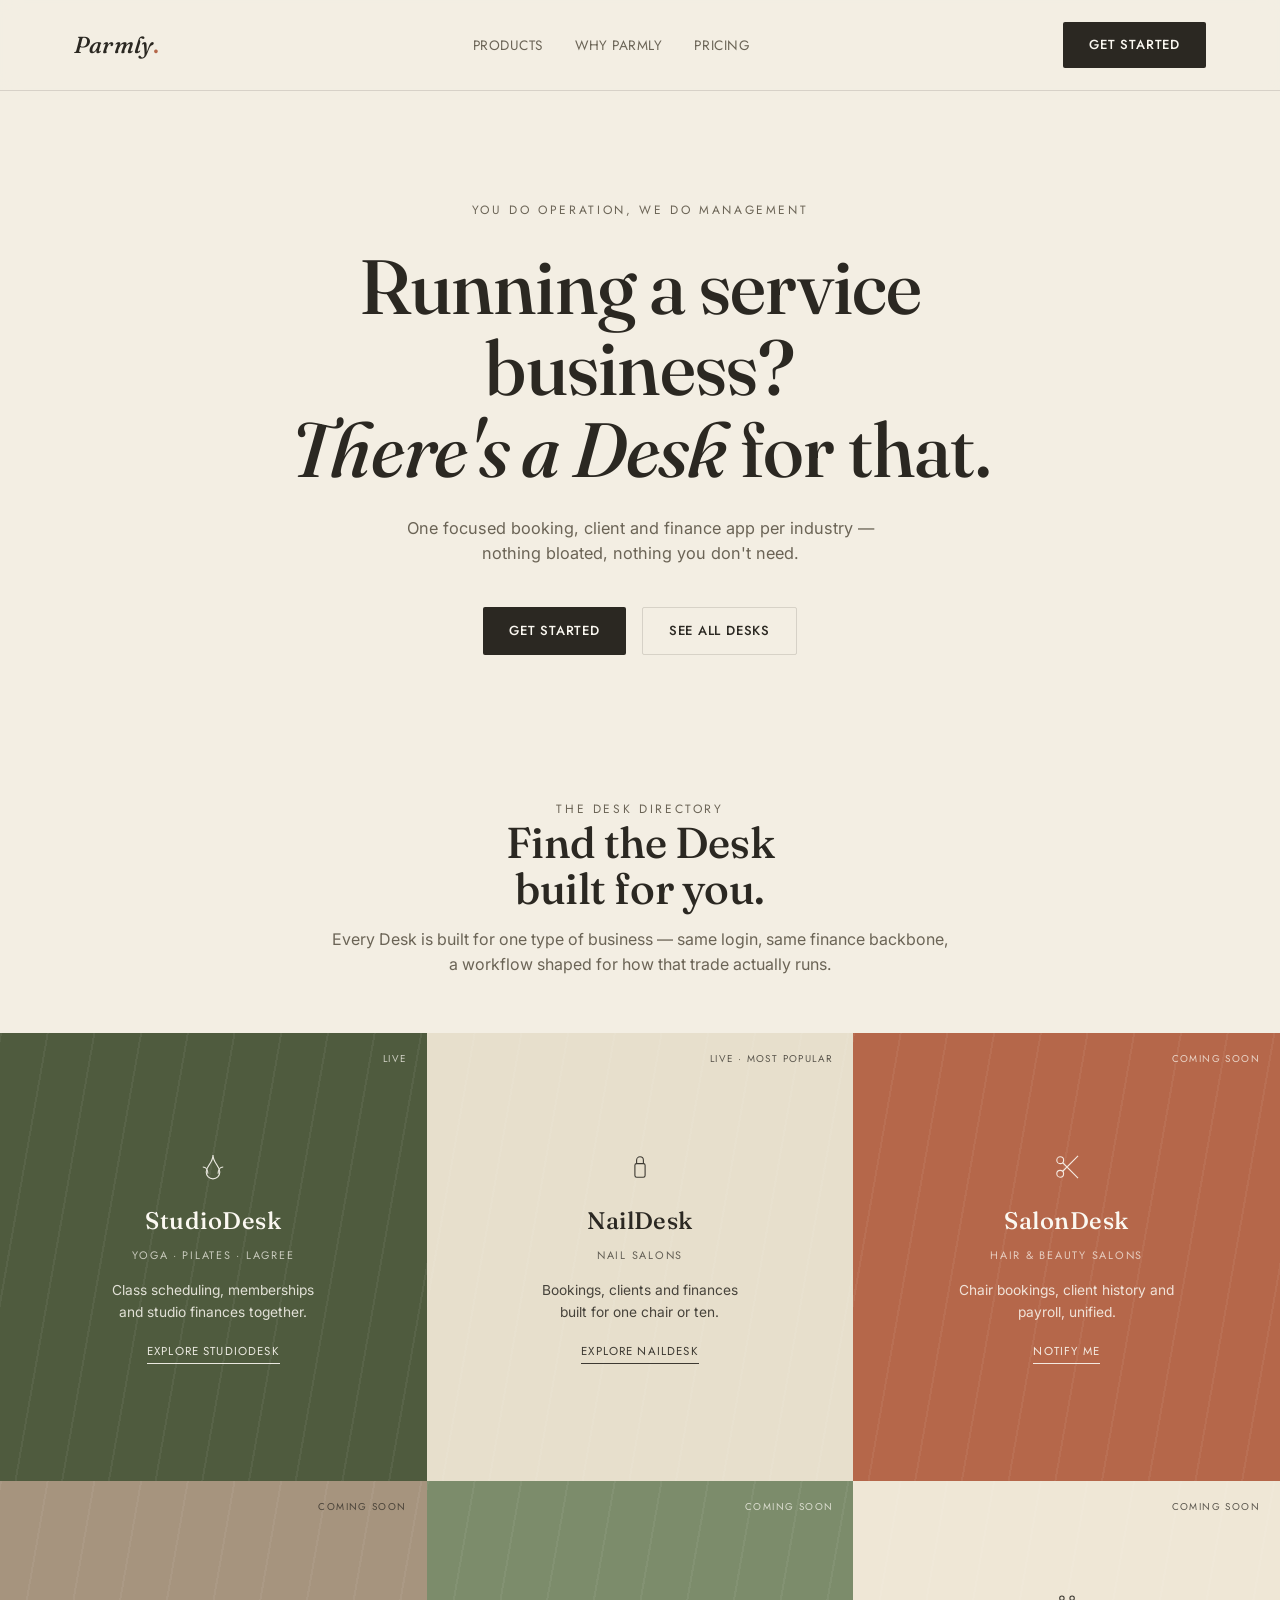
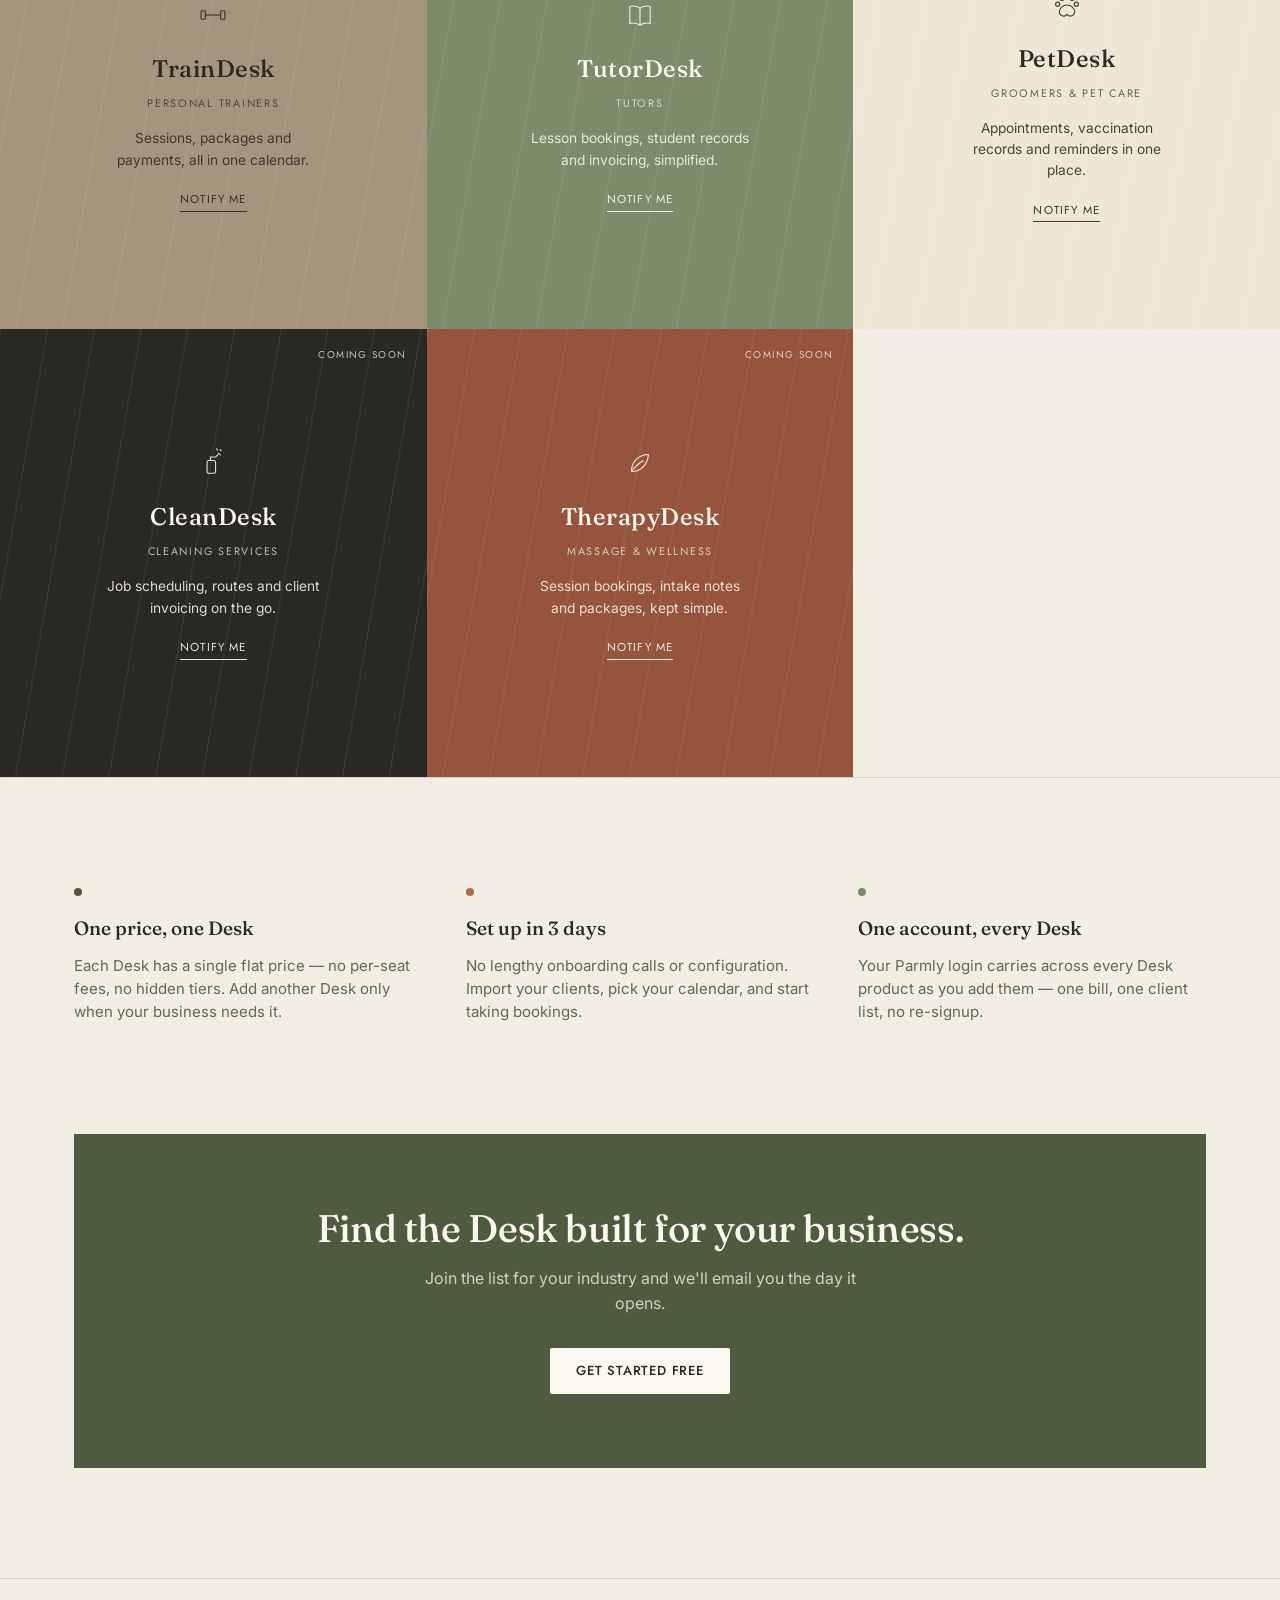
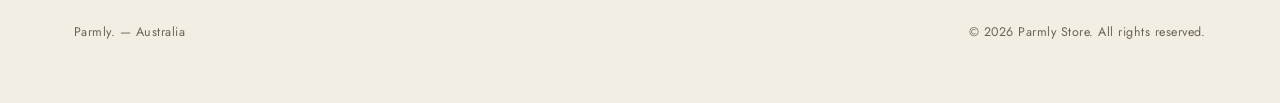
==== cn/index.html @ f5540901 "Rename parmly-redesign-v2_3.html to index.html" ====
<!DOCTYPE html>
<html lang="en">
<head>
<meta charset="UTF-8">
<meta name="viewport" content="width=device-width, initial-scale=1.0">
<title>Parmly — Software built for one industry at a time</title>
<link rel="preconnect" href="https://fonts.googleapis.com">
<link rel="preconnect" href="https://fonts.gstatic.com" crossorigin>
<link href="https://fonts.googleapis.com/css2?family=Fraunces:ital,opsz,wght@0,9..144,400;0,9..144,500;0,9..144,600;1,9..144,500&family=Jost:wght@400;500;600&family=Inter:wght@400;500;600&display=swap" rel="stylesheet">
<style>
  :root{
    --paper: #F3EEE3;
    --paper-raised: #FBF8F1;
    --ink: #2B2822;
    --ink-soft: #6B6456;
    --line: rgba(43,40,34,0.14);

    --moss:      #4F5B3E;
    --cream:     #E7DFCC;
    --terracotta:#B5674A;
    --taupe:     #A6947E;
    --sage:      #7C8C6B;
    --cream2:    #EFE7D6;
    --charcoal:  #2A2823;
    --clay:      #96543D;
  }

  *{box-sizing:border-box; margin:0; padding:0;}
  html{scroll-behavior:smooth;}
  body{
    background:var(--paper);
    color:var(--ink);
    font-family:'Inter', sans-serif;
    -webkit-font-smoothing:antialiased;
    line-height:1.55;
  }
  img,svg{max-width:100%; display:block;}
  a{color:inherit;}

  .eyebrow{
    font-family:'Jost', sans-serif;
    font-size:0.75rem;
    letter-spacing:0.22em;
    text-transform:uppercase;
    color:var(--ink-soft);
  }
  h1,h2{
    font-family:'Fraunces', serif;
    font-weight:500;
    letter-spacing:-0.01em;
    line-height:1.06;
  }
  h1 em, h2 em{font-style:italic; font-weight:500;}

  .wrap{max-width:1180px; margin:0 auto; padding:0 24px;}

  /* ---------- Header ---------- */
  header{
    position:sticky; top:0; z-index:50;
    background:rgba(243,238,227,0.86);
    backdrop-filter:blur(10px);
    border-bottom:1px solid var(--line);
  }
  .nav{
    display:flex; align-items:center; justify-content:space-between;
    padding:22px 24px;
    max-width:1180px; margin:0 auto;
  }
  .logo{
    font-family:'Fraunces', serif;
    font-style:italic;
    font-weight:500;
    font-size:1.45rem;
    letter-spacing:0.01em;
  }
  .logo .dot{color:var(--terracotta); font-style:normal;}
  .nav-links{
    display:flex; gap:32px; align-items:center;
    font-family:'Jost', sans-serif;
    font-size:0.85rem;
    letter-spacing:0.04em;
    text-transform:uppercase;
  }
  .nav-links a{text-decoration:none; color:var(--ink-soft); transition:color .15s;}
  .nav-links a:hover{color:var(--ink);}
  .btn{
    font-family:'Jost', sans-serif;
    font-weight:500;
    font-size:0.82rem;
    letter-spacing:0.06em;
    text-transform:uppercase;
    border:none;
    border-radius:2px;
    padding:13px 26px;
    cursor:pointer;
    text-decoration:none;
    display:inline-flex;
    align-items:center;
    justify-content:center;
    transition:transform .15s ease, background .15s ease, color .15s ease;
  }
  .btn:hover{transform:translateY(-1px);}
  .btn-solid{background:var(--ink); color:var(--paper-raised);}
  .btn-outline{background:transparent; color:var(--ink); border:1px solid var(--line);}

  @media (max-width:720px){ .nav-links{display:none;} }

  /* ---------- Hero ---------- */
  .hero{padding:110px 0 70px; text-align:center;}
  .hero .eyebrow{display:block; margin-bottom:26px;}
  .hero h1{
    font-size:clamp(2.5rem, 6.4vw, 4.8rem);
    max-width:860px;
    margin:0 auto 26px;
  }
  .hero p{
    max-width:500px;
    margin:0 auto 40px;
    color:var(--ink-soft);
    font-size:1.02rem;
  }
  .hero-ctas{display:flex; gap:16px; justify-content:center; flex-wrap:wrap;}

  /* ---------- Directory: flush mosaic ---------- */
  .directory{padding:70px 0 0;}
  .section-head{max-width:620px; margin:0 auto 56px; text-align:center;}
  .section-head .eyebrow{margin-bottom:16px;}
  .section-head h2{font-size:clamp(1.9rem, 3.8vw, 2.7rem); margin-bottom:16px;}
  .section-head p{color:var(--ink-soft); font-size:1rem;}

  .mosaic{
    display:grid;
    grid-template-columns:repeat(3, 1fr);
  }
  @media (max-width:860px){ .mosaic{grid-template-columns:repeat(2,1fr);} }
  @media (max-width:520px){ .mosaic{grid-template-columns:1fr;} }

  .tile{
    position:relative;
    aspect-ratio:1 / 1.05;
    display:flex;
    flex-direction:column;
    align-items:center;
    justify-content:center;
    text-align:center;
    padding:30px 22px;
    overflow:hidden;
    opacity:0;
    transform:translateY(16px);
    transition:opacity .6s ease, transform .6s ease;
  }
  .tile.show{opacity:1; transform:translateY(0);}

  /* soft dappled light overlay */
  .tile::before{
    content:"";
    position:absolute; inset:0;
    background:repeating-linear-gradient(
      100deg,
      rgba(255,255,255,0.05) 0px,
      rgba(255,255,255,0.05) 2px,
      transparent 2px,
      transparent 46px
    );
    pointer-events:none;
  }

  .tile .status{
    position:absolute;
    top:18px; right:20px;
    font-family:'Jost', sans-serif;
    font-size:0.62rem;
    letter-spacing:0.14em;
    text-transform:uppercase;
    opacity:0.75;
  }

  .tile .icon{
    width:34px; height:34px;
    margin-bottom:18px;
    opacity:0.9;
  }
  .tile .name{
    font-family:'Fraunces', serif;
    font-weight:500;
    font-size:1.5rem;
    letter-spacing:0.02em;
    margin-bottom:8px;
  }
  .tile .vertical{
    font-family:'Jost', sans-serif;
    font-size:0.68rem;
    letter-spacing:0.16em;
    text-transform:uppercase;
    opacity:0.7;
    margin-bottom:16px;
  }
  .tile .copy{
    font-size:0.86rem;
    max-width:220px;
    opacity:0.85;
    margin-bottom:20px;
  }
  .tile .tile-cta{
    font-family:'Jost', sans-serif;
    font-size:0.72rem;
    letter-spacing:0.1em;
    text-transform:uppercase;
    text-decoration:none;
    border-bottom:1px solid currentColor;
    padding-bottom:2px;
    opacity:0.9;
    transition:opacity .15s ease;
  }
  .tile .tile-cta:hover{opacity:1;}

  .tile.on-light{background:var(--cream); color:var(--ink);}
  .tile.on-light2{background:var(--cream2); color:var(--ink);}
  .tile.on-dark{background:var(--moss); color:var(--paper-raised);}
  .tile.on-terra{background:var(--terracotta); color:var(--paper-raised);}
  .tile.on-taupe{background:var(--taupe); color:var(--ink);}
  .tile.on-sage{background:var(--sage); color:var(--paper-raised);}
  .tile.on-charcoal{background:var(--charcoal); color:var(--paper-raised);}
  .tile.on-clay{background:var(--clay); color:var(--paper-raised);}

  /* ---------- Features ---------- */
  .features{padding:110px 0; border-top:1px solid var(--line); margin-top:0;}
  .feat-grid{display:grid; grid-template-columns:repeat(3,1fr); gap:44px;}
  @media (max-width:820px){ .feat-grid{grid-template-columns:1fr;} }
  .feat-dot{width:8px; height:8px; border-radius:50%; margin-bottom:18px;}
  .feat h3{font-family:'Fraunces', serif; font-weight:500; font-size:1.2rem; margin-bottom:10px;}
  .feat p{color:var(--ink-soft); font-size:0.94rem;}

  /* ---------- CTA band ---------- */
  .cta-band{
    background:var(--moss);
    color:var(--paper-raised);
    margin:0 24px 110px;
    padding:74px 40px;
    text-align:center;
    max-width:1132px;
    margin-left:auto; margin-right:auto;
  }
  .cta-band h2{color:var(--paper-raised); font-size:clamp(1.8rem,3.6vw,2.4rem); margin-bottom:18px;}
  .cta-band p{color:rgba(251,248,241,0.75); max-width:460px; margin:0 auto 32px;}
  .cta-band .btn-solid{background:var(--paper-raised); color:var(--ink);}

  footer{border-top:1px solid var(--line); padding:44px 0 60px;}
  .foot-row{
    display:flex; justify-content:space-between; align-items:center;
    flex-wrap:wrap; gap:14px;
    font-family:'Jost', sans-serif;
    font-size:0.78rem;
    letter-spacing:0.04em;
    color:var(--ink-soft);
  }
</style>
</head>
<body>

<header>
  <div class="nav">
    <div class="logo">Parmly<span class="dot">.</span></div>
    <div class="nav-links">
      <a href="#directory">Products</a>
      <a href="#features">Why Parmly</a>
      <a href="#">Pricing</a>
    </div>
    <a href="https://buy.stripe.com/cNi3cv3pO9W9261b0E6c001" class="btn btn-solid">Get started</a>
  </div>
</header>

<section class="hero">
  <div class="wrap">
    <span class="eyebrow">You do operation, we do management</span>
    <h1>Running a service business?<br><em>There's a Desk</em> for that.</h1>
    <p>One focused booking, client and finance app per industry — nothing bloated, nothing you don't need.</p>
    <div class="hero-ctas">
      <a href="https://buy.stripe.com/cNi3cv3pO9W9261b0E6c001" class="btn btn-solid">Get started</a>
      <a href="#directory" class="btn btn-outline">See all Desks</a>
    </div>
  </div>
</section>

<section class="directory" id="directory">
  <div class="wrap">
    <div class="section-head">
      <span class="eyebrow">The desk directory</span>
      <h2>Find the Desk<br>built for you.</h2>
      <p>Every Desk is built for one type of business — same login, same finance backbone, a workflow shaped for how that trade actually runs.</p>
    </div>
  </div>

  <div class="mosaic" id="mosaic"></div>
</section>

<section class="features" id="features">
  <div class="wrap">
    <div class="feat-grid">
      <div class="feat">
        <div class="feat-dot" style="background:var(--moss)"></div>
        <h3>One price, one Desk</h3>
        <p>Each Desk has a single flat price — no per-seat fees, no hidden tiers. Add another Desk only when your business needs it.</p>
      </div>
      <div class="feat">
        <div class="feat-dot" style="background:var(--terracotta)"></div>
        <h3>Set up in 3 days</h3>
        <p>No lengthy onboarding calls or configuration. Import your clients, pick your calendar, and start taking bookings.</p>
      </div>
      <div class="feat">
        <div class="feat-dot" style="background:var(--sage)"></div>
        <h3>One account, every Desk</h3>
        <p>Your Parmly login carries across every Desk product as you add them — one bill, one client list, no re-signup.</p>
      </div>
    </div>
  </div>
</section>

<div class="cta-band">
  <h2>Find the Desk built for your business.</h2>
  <p>Join the list for your industry and we'll email you the day it opens.</p>
  <a href="https://buy.stripe.com/cNi3cv3pO9W9261b0E6c001" class="btn btn-solid">Get started free</a>
</div>

<footer>
  <div class="wrap foot-row">
    <div>Parmly. — Australia</div>
    <div>© 2026 Parmly Store. All rights reserved.</div>
  </div>
</footer>

<script>
  // minimal thin-line icons, single stroke, matching the editorial reference style
  const icons = {
    lotus: `<svg viewBox="0 0 40 40" fill="none" stroke="currentColor" stroke-width="1.3"><path d="M20 6c0 10-8 12-8 20a8 8 0 0016 0c0-8-8-10-8-20z"/><path d="M8 20c4 0 6 4 6 8M32 20c-4 0-6 4-6 8"/></svg>`,
    polish: `<svg viewBox="0 0 40 40" fill="none" stroke="currentColor" stroke-width="1.3"><rect x="14" y="16" width="12" height="16" rx="2"/><path d="M16 16v-4a4 4 0 014-4h0a4 4 0 014 4v4"/></svg>`,
    scissors: `<svg viewBox="0 0 40 40" fill="none" stroke="currentColor" stroke-width="1.3"><circle cx="12" cy="12" r="4"/><circle cx="12" cy="28" r="4"/><path d="M15 15l18 18M15 25l18-18"/></svg>`,
    dumbbell: `<svg viewBox="0 0 40 40" fill="none" stroke="currentColor" stroke-width="1.3"><rect x="6" y="15" width="5" height="10" rx="1"/><rect x="29" y="15" width="5" height="10" rx="1"/><path d="M11 20h18"/></svg>`,
    book: `<svg viewBox="0 0 40 40" fill="none" stroke="currentColor" stroke-width="1.3"><path d="M20 12c-3-2-8-3-12-2v20c4-1 9 0 12 2 3-2 8-3 12-2V10c-4-1-9 0-12 2z"/><path d="M20 12v20"/></svg>`,
    paw: `<svg viewBox="0 0 40 40" fill="none" stroke="currentColor" stroke-width="1.3"><circle cx="14" cy="12" r="2.6"/><circle cx="26" cy="12" r="2.6"/><circle cx="9" cy="19" r="2.4"/><circle cx="31" cy="19" r="2.4"/><path d="M20 20c-5 0-9 4-9 8a5 5 0 009 3 5 5 0 009-3c0-4-4-8-9-8z"/></svg>`,
    spray: `<svg viewBox="0 0 40 40" fill="none" stroke="currentColor" stroke-width="1.3"><rect x="13" y="17" width="10" height="15" rx="2"/><path d="M17 17v-4h6l3-3M26 8l3 3M28 4l2 2M24 3l1.5 2.5"/></svg>`,
    leaf: `<svg viewBox="0 0 40 40" fill="none" stroke="currentColor" stroke-width="1.3"><path d="M10 30c0-12 9-20 20-20-1 12-9 20-20 20z"/><path d="M10 30c4-6 9-10 14-13"/></svg>`,
  };

  const desks = [
    {name:"StudioDesk", vertical:"Yoga · Pilates · Lagree", copy:"Class scheduling, memberships and studio finances together.", cls:"on-dark", icon:"lotus", status:"Live", cta:"Explore StudioDesk", link:"https://buy.stripe.com/00wcN5bWkecp3a5c4I6c000"},
    {name:"NailDesk", vertical:"Nail salons", copy:"Bookings, clients and finances built for one chair or ten.", cls:"on-light", icon:"polish", status:"Live · Most popular", cta:"Explore NailDesk", link:"https://buy.stripe.com/aFa5kD6C0gkxbGB5Gk6c002"},
    {name:"SalonDesk", vertical:"Hair & beauty salons", copy:"Chair bookings, client history and payroll, unified.", cls:"on-terra", icon:"scissors", status:"Coming soon", cta:"Notify me"},
    {name:"TrainDesk", vertical:"Personal trainers", copy:"Sessions, packages and payments, all in one calendar.", cls:"on-taupe", icon:"dumbbell", status:"Coming soon", cta:"Notify me"},
    {name:"TutorDesk", vertical:"Tutors", copy:"Lesson bookings, student records and invoicing, simplified.", cls:"on-sage", icon:"book", status:"Coming soon", cta:"Notify me"},
    {name:"PetDesk", vertical:"Groomers & pet care", copy:"Appointments, vaccination records and reminders in one place.", cls:"on-light2", icon:"paw", status:"Coming soon", cta:"Notify me"},
    {name:"CleanDesk", vertical:"Cleaning services", copy:"Job scheduling, routes and client invoicing on the go.", cls:"on-charcoal", icon:"spray", status:"Coming soon", cta:"Notify me"},
    {name:"TherapyDesk", vertical:"Massage & wellness", copy:"Session bookings, intake notes and packages, kept simple.", cls:"on-clay", icon:"leaf", status:"Coming soon", cta:"Notify me"},
  ];

  const mosaic = document.getElementById('mosaic');
  desks.forEach(d => {
    const tile = document.createElement('div');
    tile.className = `tile ${d.cls}`;
    tile.innerHTML = `
      <span class="status">${d.status}</span>
      <div class="icon">${icons[d.icon]}</div>
      <div class="name">${d.name}</div>
      <div class="vertical">${d.vertical}</div>
      <p class="copy">${d.copy}</p>
      <a href="${d.link || '#'}" class="tile-cta">${d.cta}</a>
    `;
    mosaic.appendChild(tile);
  });

  const tiles = document.querySelectorAll('.tile');
  const io = new IntersectionObserver((entries)=>{
    entries.forEach((e,i)=>{
      if(e.isIntersecting){
        setTimeout(()=>e.target.classList.add('show'), i*70);
        io.unobserve(e.target);
      }
    });
  }, {threshold:0.15});
  tiles.forEach(t=>io.observe(t));
</script>

</body>
</html>
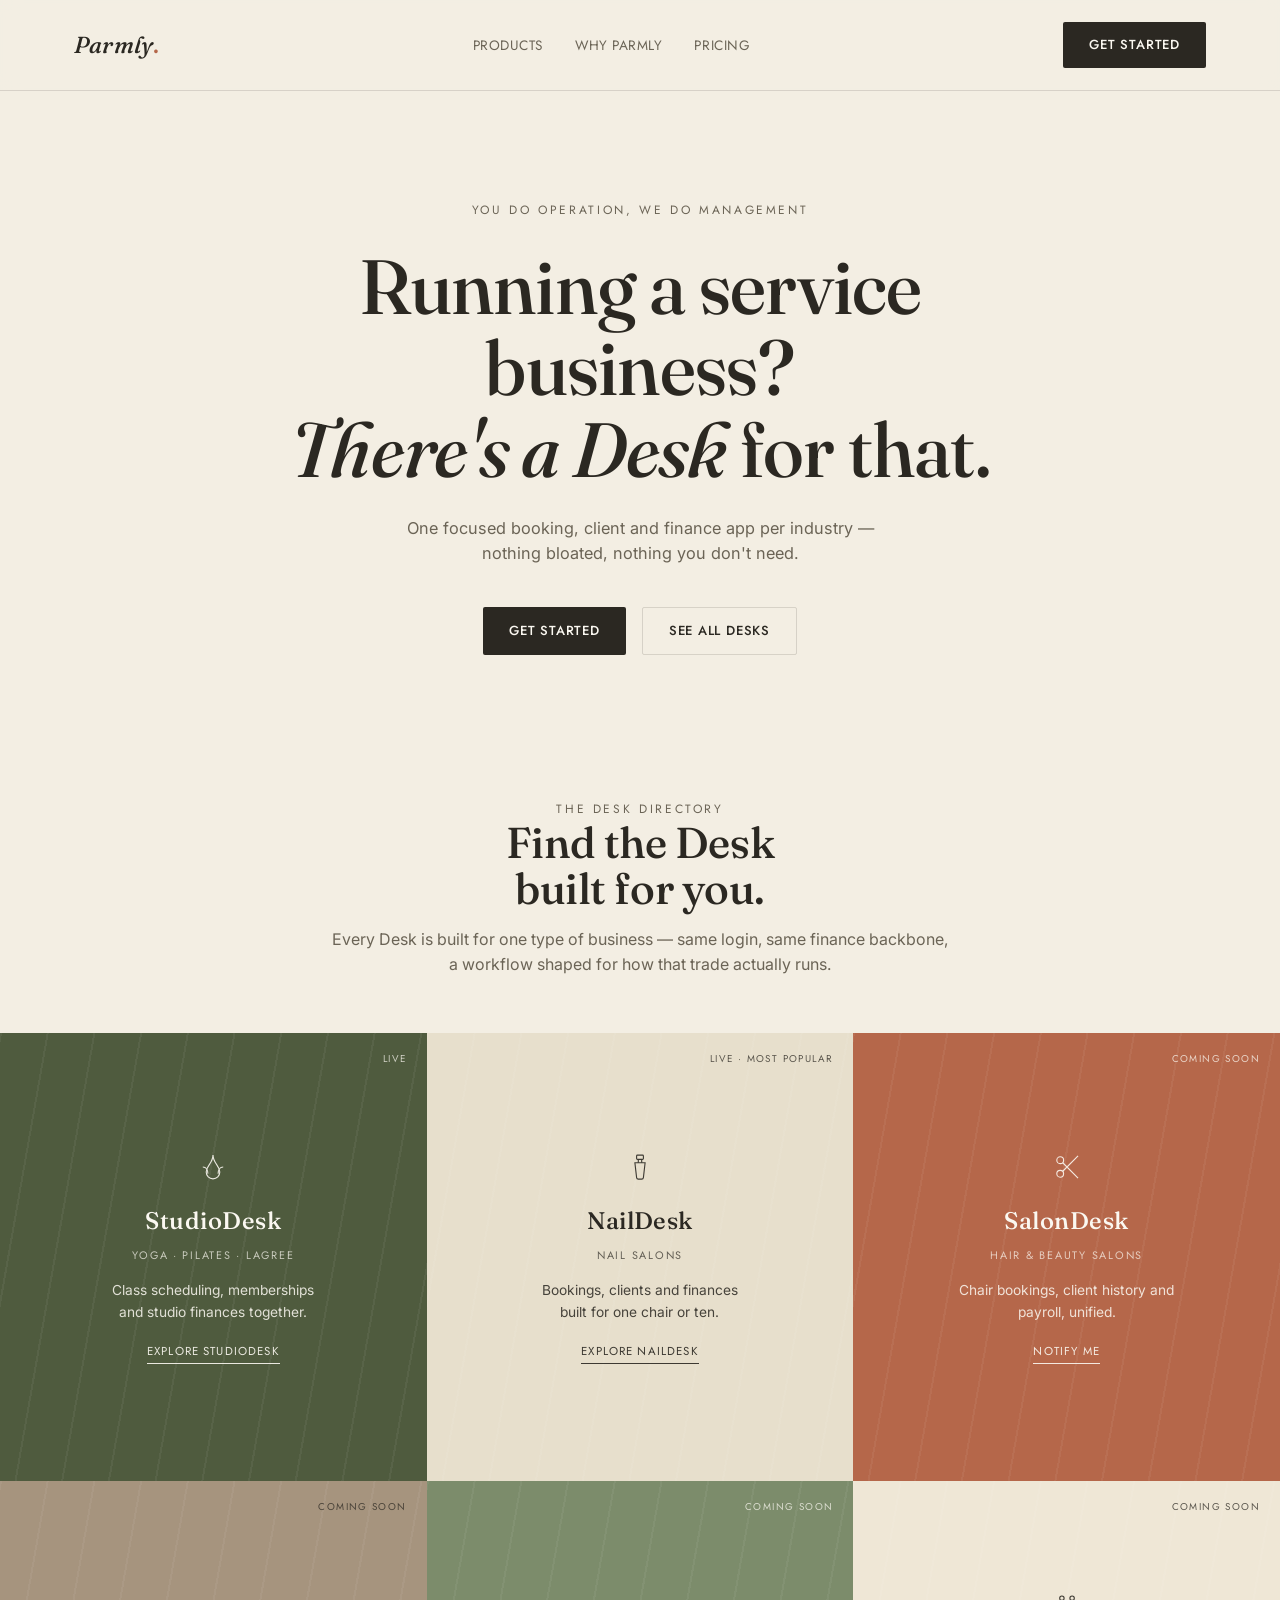
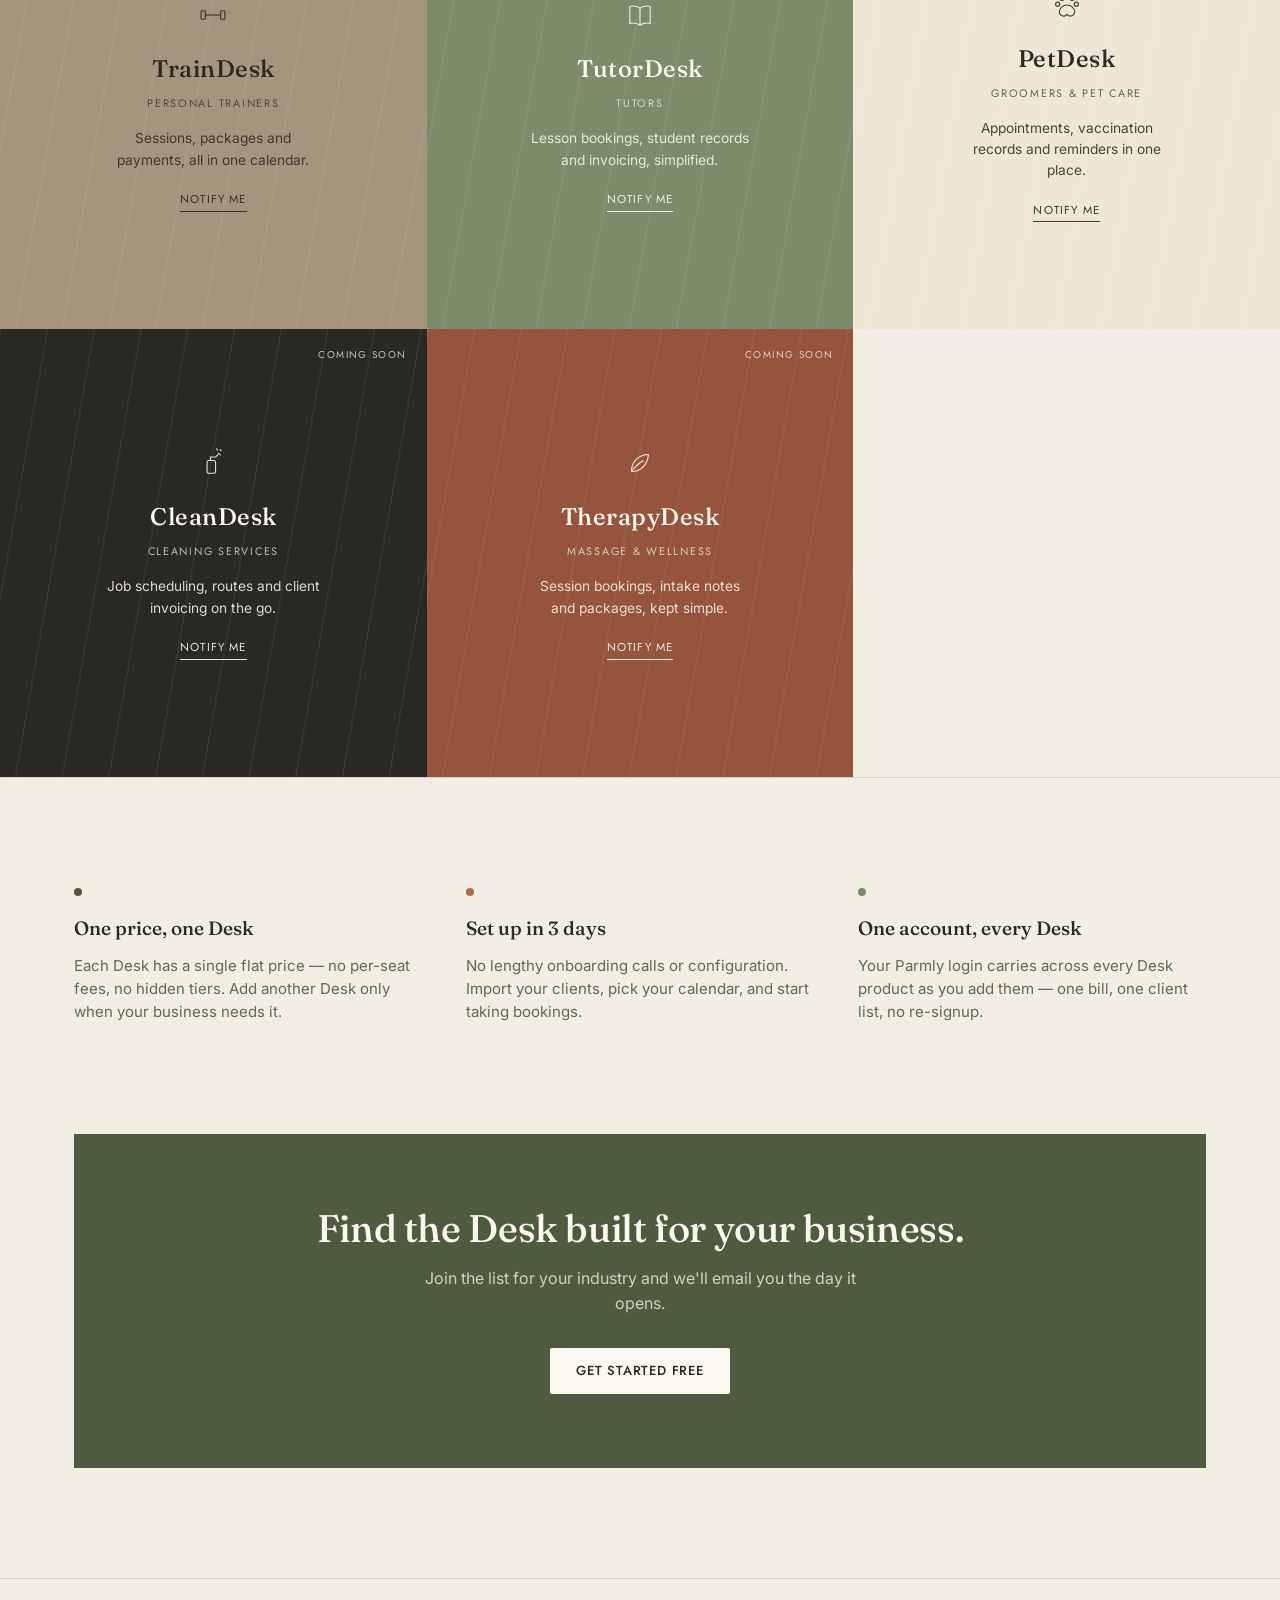
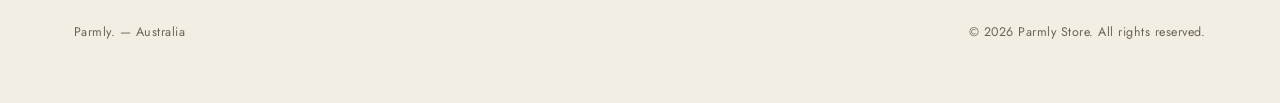
==== commit 55ced7db: "Add files via upload" ====
--- a/cn/index.html
+++ b/cn/index.html
@@ -333,7 +333,7 @@
   // minimal thin-line icons, single stroke, matching the editorial reference style
   const icons = {
     lotus: `<svg viewBox="0 0 40 40" fill="none" stroke="currentColor" stroke-width="1.3"><path d="M20 6c0 10-8 12-8 20a8 8 0 0016 0c0-8-8-10-8-20z"/><path d="M8 20c4 0 6 4 6 8M32 20c-4 0-6 4-6 8"/></svg>`,
-    polish: `<svg viewBox="0 0 40 40" fill="none" stroke="currentColor" stroke-width="1.3"><rect x="14" y="16" width="12" height="16" rx="2"/><path d="M16 16v-4a4 4 0 014-4h0a4 4 0 014 4v4"/></svg>`,
+    polish: `<svg viewBox="0 0 40 40" fill="none" stroke="currentColor" stroke-width="1.3"><rect x="16" y="6" width="8" height="5" rx="1"/><path d="M18 11v4M22 11v4"/><path d="M14 15h12l-2 17.5a2 2 0 01-2 1.8h-4a2 2 0 01-2-1.8L14 15z"/></svg>`,
     scissors: `<svg viewBox="0 0 40 40" fill="none" stroke="currentColor" stroke-width="1.3"><circle cx="12" cy="12" r="4"/><circle cx="12" cy="28" r="4"/><path d="M15 15l18 18M15 25l18-18"/></svg>`,
     dumbbell: `<svg viewBox="0 0 40 40" fill="none" stroke="currentColor" stroke-width="1.3"><rect x="6" y="15" width="5" height="10" rx="1"/><rect x="29" y="15" width="5" height="10" rx="1"/><path d="M11 20h18"/></svg>`,
     book: `<svg viewBox="0 0 40 40" fill="none" stroke="currentColor" stroke-width="1.3"><path d="M20 12c-3-2-8-3-12-2v20c4-1 9 0 12 2 3-2 8-3 12-2V10c-4-1-9 0-12 2z"/><path d="M20 12v20"/></svg>`,
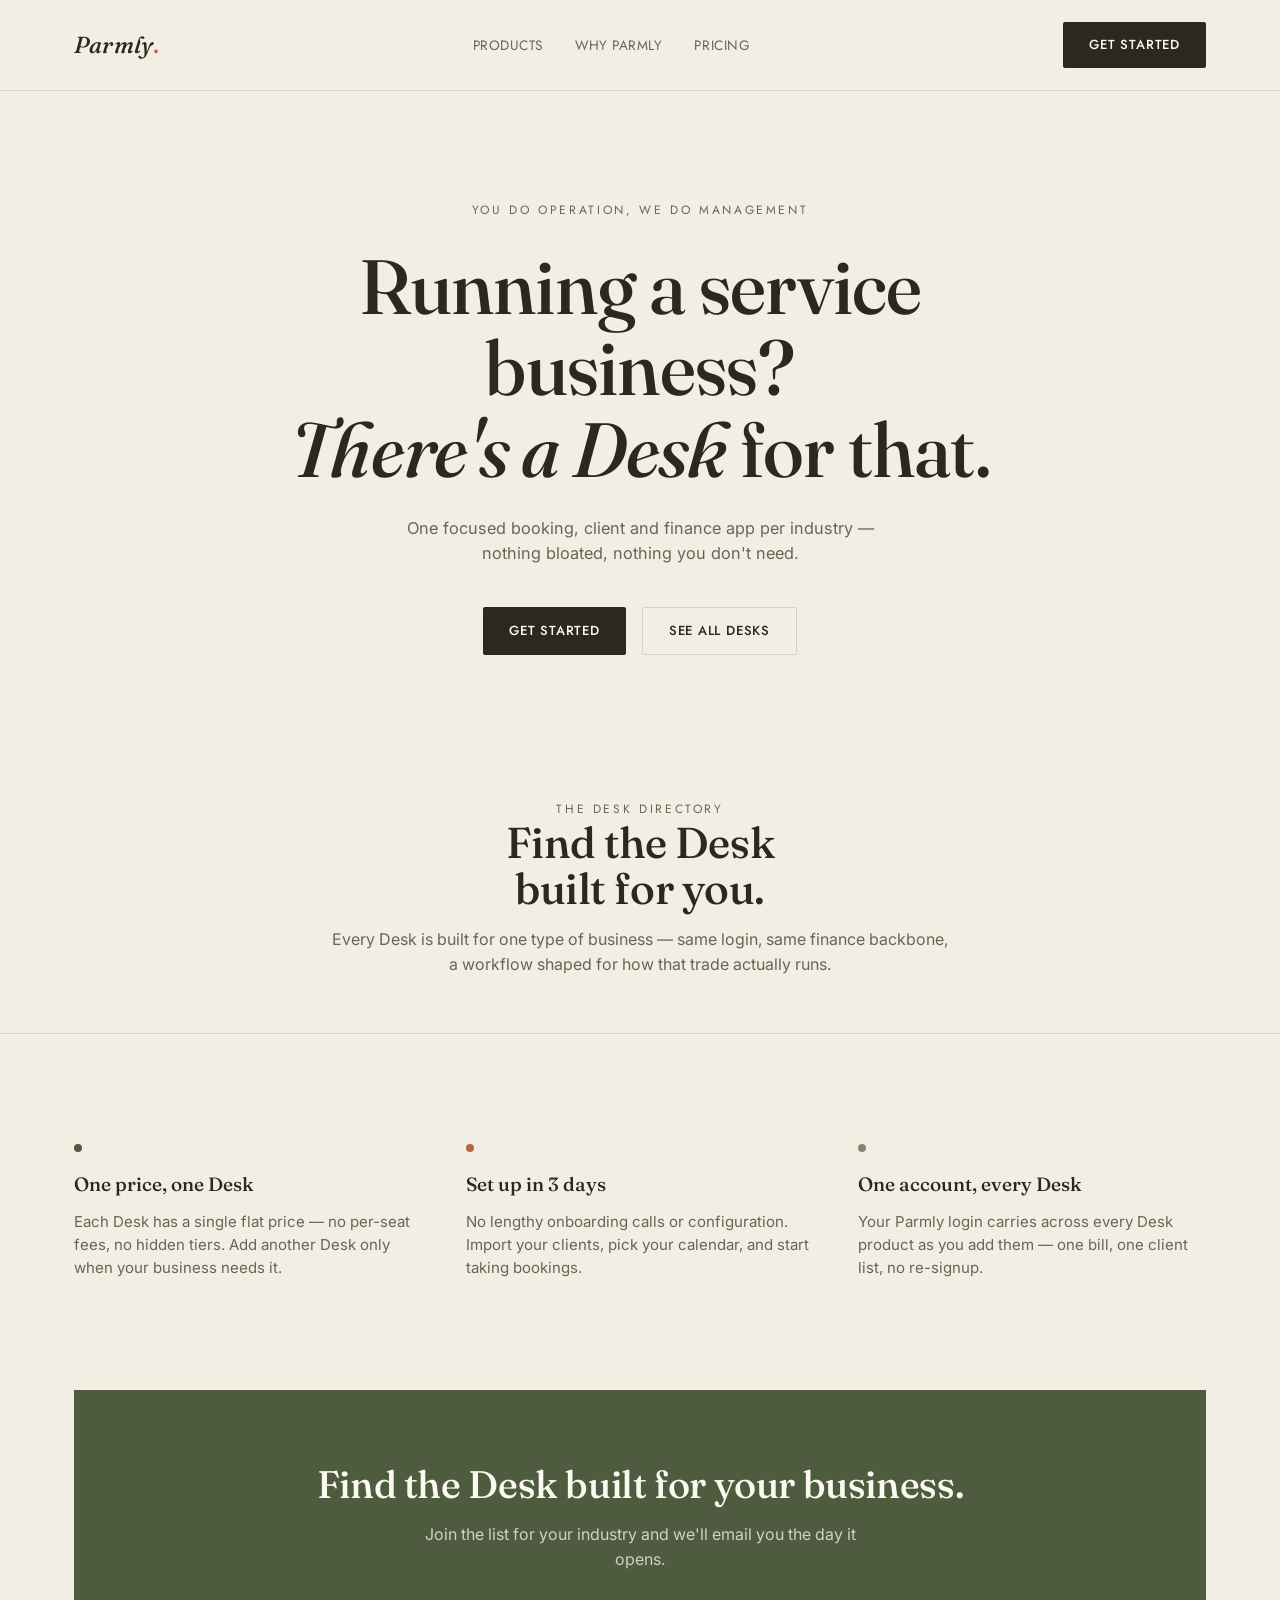
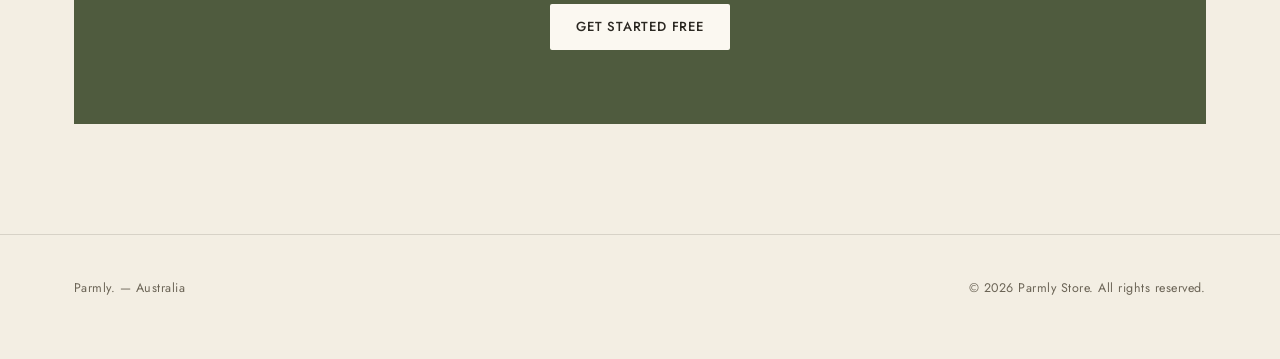
==== commit a8397ea2: "Add files via upload" ====
--- a/cn/index.html
+++ b/cn/index.html
@@ -339,18 +339,19 @@
     book: `<svg viewBox="0 0 40 40" fill="none" stroke="currentColor" stroke-width="1.3"><path d="M20 12c-3-2-8-3-12-2v20c4-1 9 0 12 2 3-2 8-3 12-2V10c-4-1-9 0-12 2z"/><path d="M20 12v20"/></svg>`,
     paw: `<svg viewBox="0 0 40 40" fill="none" stroke="currentColor" stroke-width="1.3"><circle cx="14" cy="12" r="2.6"/><circle cx="26" cy="12" r="2.6"/><circle cx="9" cy="19" r="2.4"/><circle cx="31" cy="19" r="2.4"/><path d="M20 20c-5 0-9 4-9 8a5 5 0 009 3 5 5 0 009-3c0-4-4-8-9-8z"/></svg>`,
     spray: `<svg viewBox="0 0 40 40" fill="none" stroke="currentColor" stroke-width="1.3"><rect x="13" y="17" width="10" height="15" rx="2"/><path d="M17 17v-4h6l3-3M26 8l3 3M28 4l2 2M24 3l1.5 2.5"/></svg>`,
-    leaf: `<svg viewBox="0 0 40 40" fill="none" stroke="currentColor" stroke-width="1.3"><path d="M10 30c0-12 9-20 20-20-1 12-9 20-20 20z"/><path d="M10 30c4-6 9-10 14-13"/></svg>`,
+    leaf: `<svg viewBox="0 0 40 40" fill="none" stroke="currentColor" stroke-width="1.3"><path d="M10 30c0-12 9-20 20-20-1 12-9 20-20 20z"/><path d="M10 30c4-6 9-10 14-13"/></svg>camera: `<svg viewBox="0 0 40 40" fill="none" stroke="currentColor" stroke-width="1.3"><rect x="6" y="12" width="28" height="20" rx="3"/><path d="M14 12l3-5h6l3 5"/><circle cx="20" cy="22" r="6"/></svg>`,
   };
 
   const desks = [
-    {name:"StudioDesk", vertical:"Yoga · Pilates · Lagree", copy:"Class scheduling, memberships and studio finances together.", cls:"on-dark", icon:"lotus", status:"Live", cta:"Explore StudioDesk", link:"https://buy.stripe.com/00wcN5bWkecp3a5c4I6c000"},
-    {name:"NailDesk", vertical:"Nail salons", copy:"Bookings, clients and finances built for one chair or ten.", cls:"on-light", icon:"polish", status:"Live · Most popular", cta:"Explore NailDesk", link:"https://buy.stripe.com/aFa5kD6C0gkxbGB5Gk6c002"},
-    {name:"SalonDesk", vertical:"Hair & beauty salons", copy:"Chair bookings, client history and payroll, unified.", cls:"on-terra", icon:"scissors", status:"Coming soon", cta:"Notify me"},
+    {name:"StudioDesk", vertical:"Yoga · Pilates · Lagree", copy:"Class scheduling, memberships and studio finances together.", cls:"on-dark", icon:"lotus", status:"Live", cta:"Explore StudioDesk", link:"https://studiodesk.store/cn"},
+    {name:"NailDesk", vertical:"Nail salons", copy:"Bookings, clients and finances built for one chair or ten.", cls:"on-light", icon:"polish", status:"Live · Most popular", cta:"Explore NailDesk", link:"https://naildesk.shop/cn"},
+    {name:"BeautyDesk", vertical:"Hair & beauty salons", copy:"Chair bookings, client history and payroll, unified.", cls:"on-terra", icon:"scissors", status:"Coming soon", cta:"Notify me"},
     {name:"TrainDesk", vertical:"Personal trainers", copy:"Sessions, packages and payments, all in one calendar.", cls:"on-taupe", icon:"dumbbell", status:"Coming soon", cta:"Notify me"},
     {name:"TutorDesk", vertical:"Tutors", copy:"Lesson bookings, student records and invoicing, simplified.", cls:"on-sage", icon:"book", status:"Coming soon", cta:"Notify me"},
     {name:"PetDesk", vertical:"Groomers & pet care", copy:"Appointments, vaccination records and reminders in one place.", cls:"on-light2", icon:"paw", status:"Coming soon", cta:"Notify me"},
     {name:"CleanDesk", vertical:"Cleaning services", copy:"Job scheduling, routes and client invoicing on the go.", cls:"on-charcoal", icon:"spray", status:"Coming soon", cta:"Notify me"},
     {name:"TherapyDesk", vertical:"Massage & wellness", copy:"Session bookings, intake notes and packages, kept simple.", cls:"on-clay", icon:"leaf", status:"Coming soon", cta:"Notify me"},
+    {name:"PhotoDesk", vertical:"Photographers", copy:"Bookings, galleries and client proofing, all in one place.", cls:"on-sage", icon:"camera", status:"Coming soon", cta:"Notify me"},
   ];
 
   const mosaic = document.getElementById('mosaic');
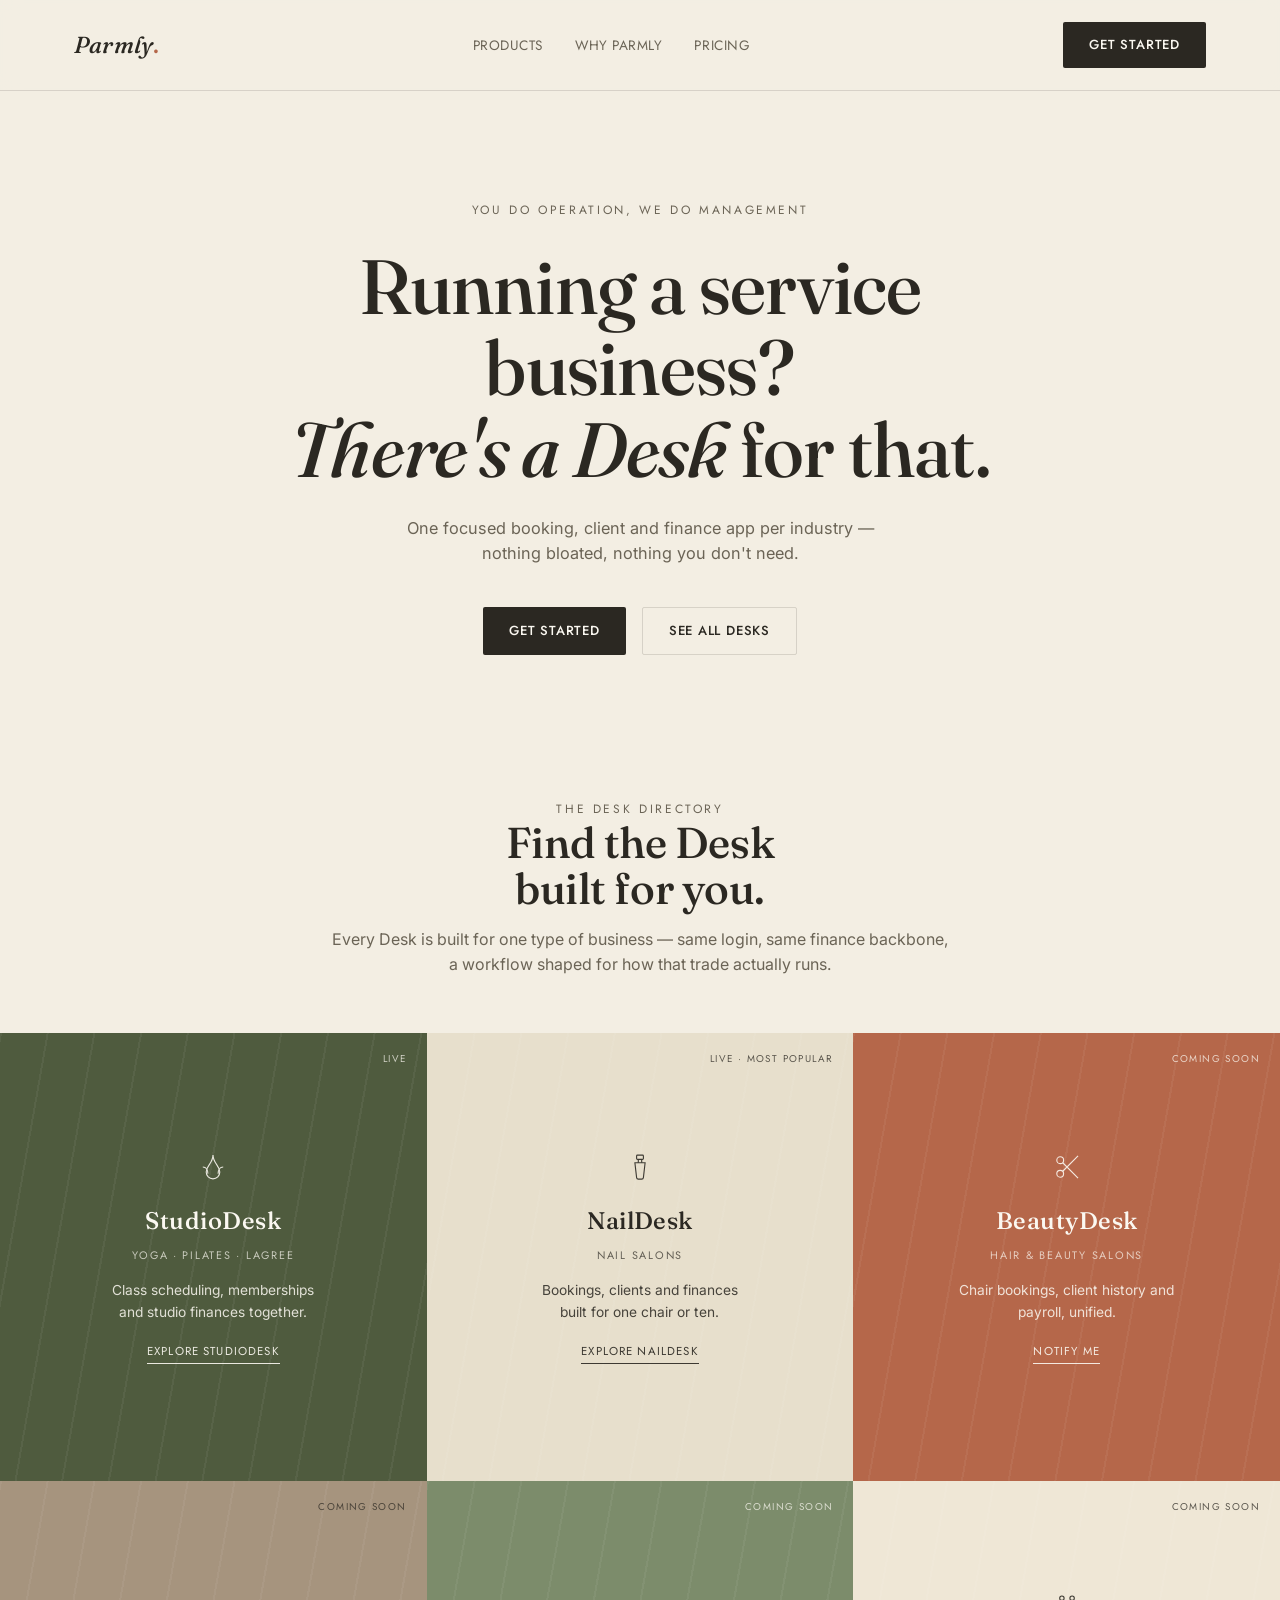
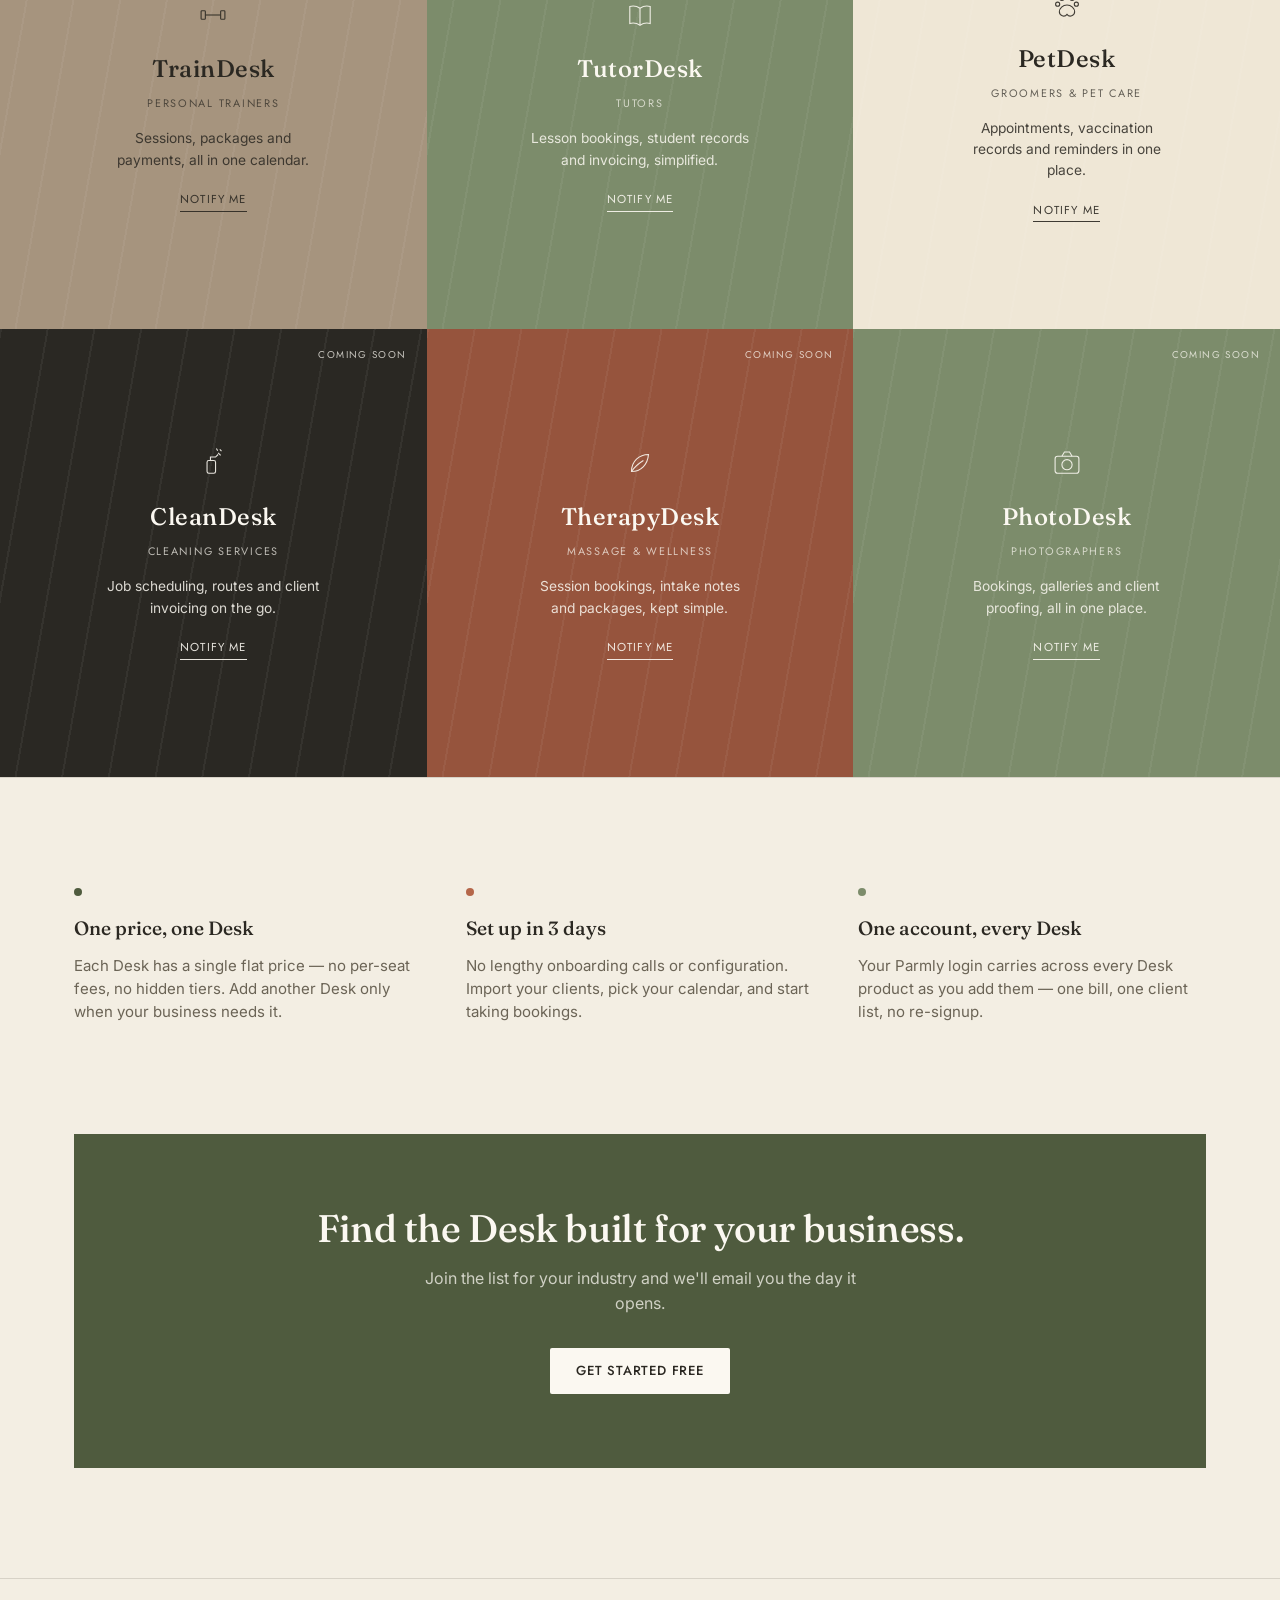
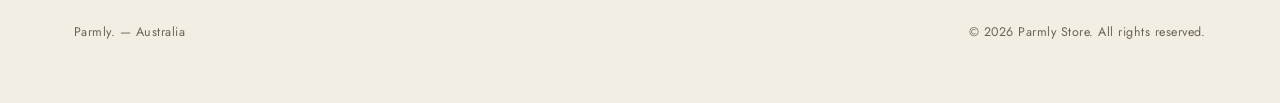
==== commit 1700ec5c: "Update index.html" ====
--- a/cn/index.html
+++ b/cn/index.html
@@ -339,7 +339,8 @@
     book: `<svg viewBox="0 0 40 40" fill="none" stroke="currentColor" stroke-width="1.3"><path d="M20 12c-3-2-8-3-12-2v20c4-1 9 0 12 2 3-2 8-3 12-2V10c-4-1-9 0-12 2z"/><path d="M20 12v20"/></svg>`,
     paw: `<svg viewBox="0 0 40 40" fill="none" stroke="currentColor" stroke-width="1.3"><circle cx="14" cy="12" r="2.6"/><circle cx="26" cy="12" r="2.6"/><circle cx="9" cy="19" r="2.4"/><circle cx="31" cy="19" r="2.4"/><path d="M20 20c-5 0-9 4-9 8a5 5 0 009 3 5 5 0 009-3c0-4-4-8-9-8z"/></svg>`,
     spray: `<svg viewBox="0 0 40 40" fill="none" stroke="currentColor" stroke-width="1.3"><rect x="13" y="17" width="10" height="15" rx="2"/><path d="M17 17v-4h6l3-3M26 8l3 3M28 4l2 2M24 3l1.5 2.5"/></svg>`,
-    leaf: `<svg viewBox="0 0 40 40" fill="none" stroke="currentColor" stroke-width="1.3"><path d="M10 30c0-12 9-20 20-20-1 12-9 20-20 20z"/><path d="M10 30c4-6 9-10 14-13"/></svg>camera: `<svg viewBox="0 0 40 40" fill="none" stroke="currentColor" stroke-width="1.3"><rect x="6" y="12" width="28" height="20" rx="3"/><path d="M14 12l3-5h6l3 5"/><circle cx="20" cy="22" r="6"/></svg>`,
+    leaf: `<svg viewBox="0 0 40 40" fill="none" stroke="currentColor" stroke-width="1.3"><path d="M10 30c0-12 9-20 20-20-1 12-9 20-20 20z"/><path d="M10 30c4-6 9-10 14-13"/></svg>`,
+    camera: `<svg viewBox="0 0 40 40" fill="none" stroke="currentColor" stroke-width="1.3"><rect x="6" y="12" width="28" height="20" rx="3"/><path d="M14 12l3-5h6l3 5"/><circle cx="20" cy="22" r="6"/></svg>`,
   };
 
   const desks = [
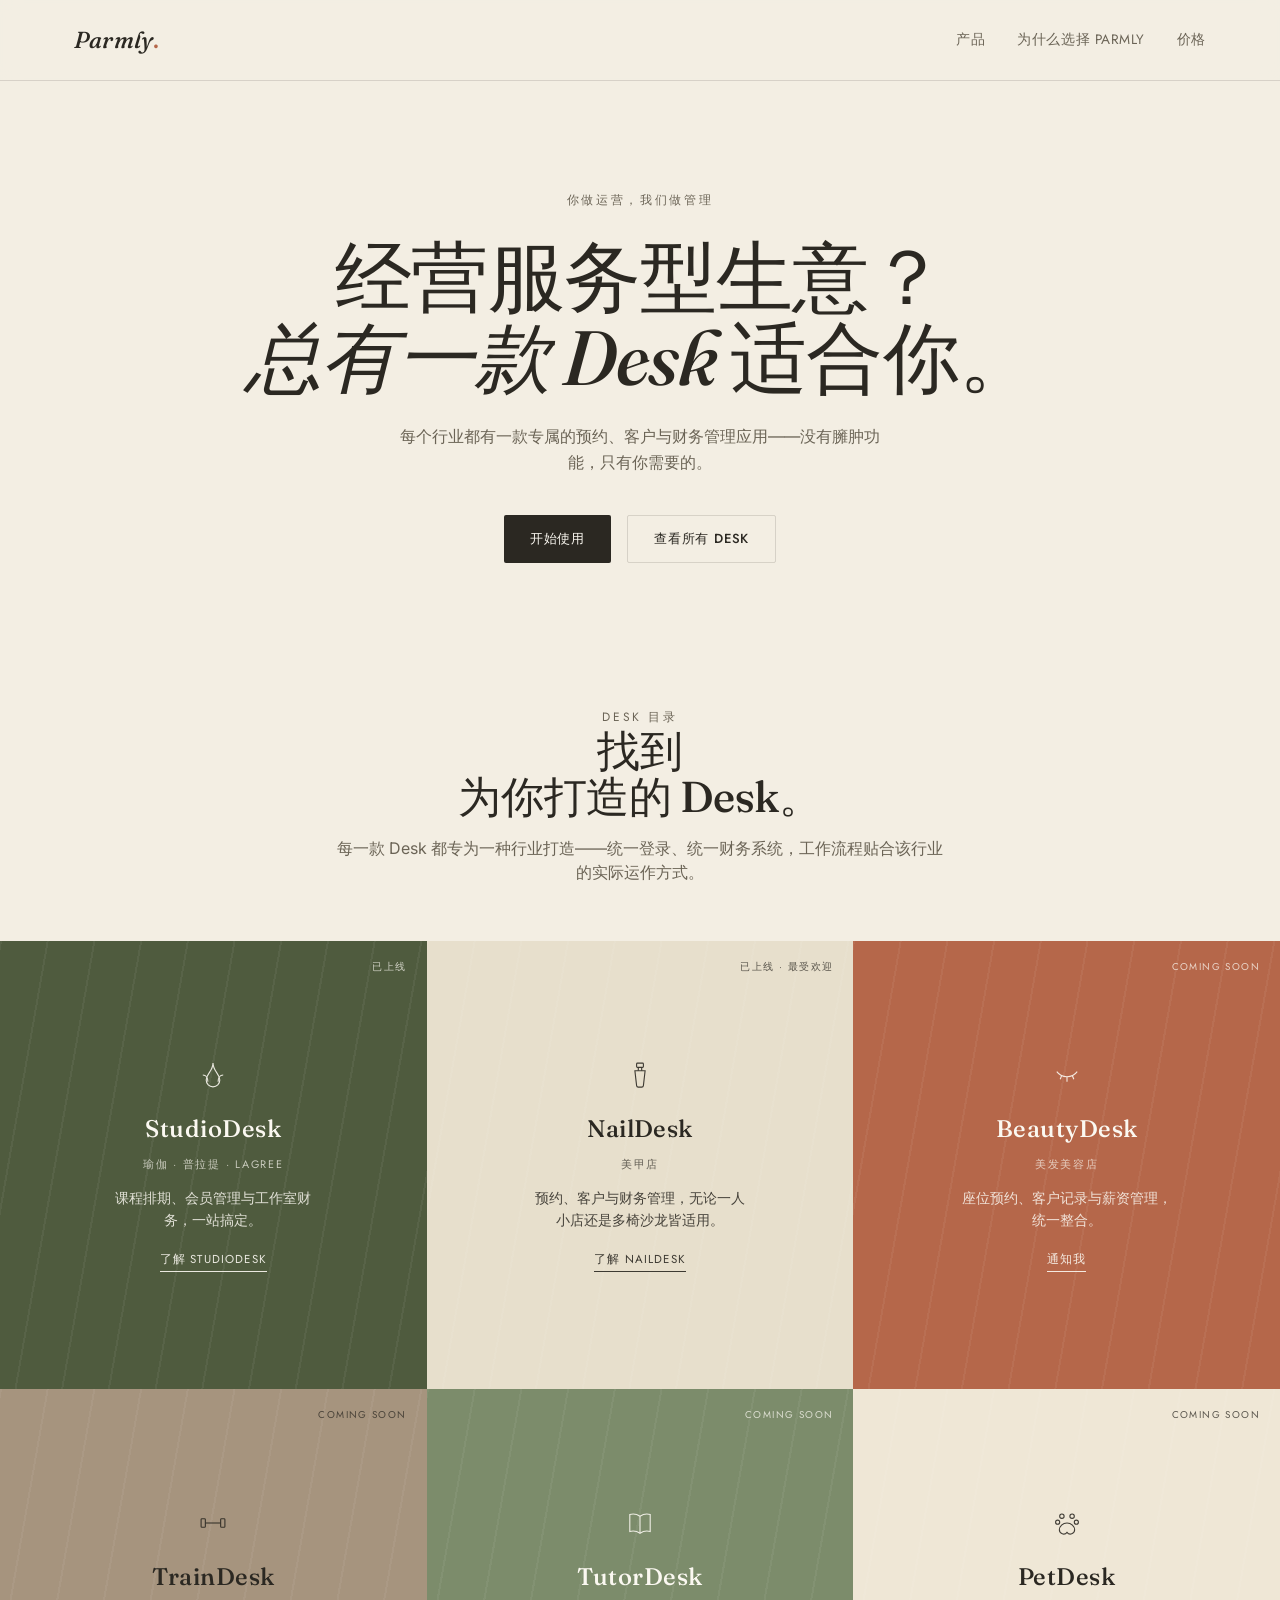
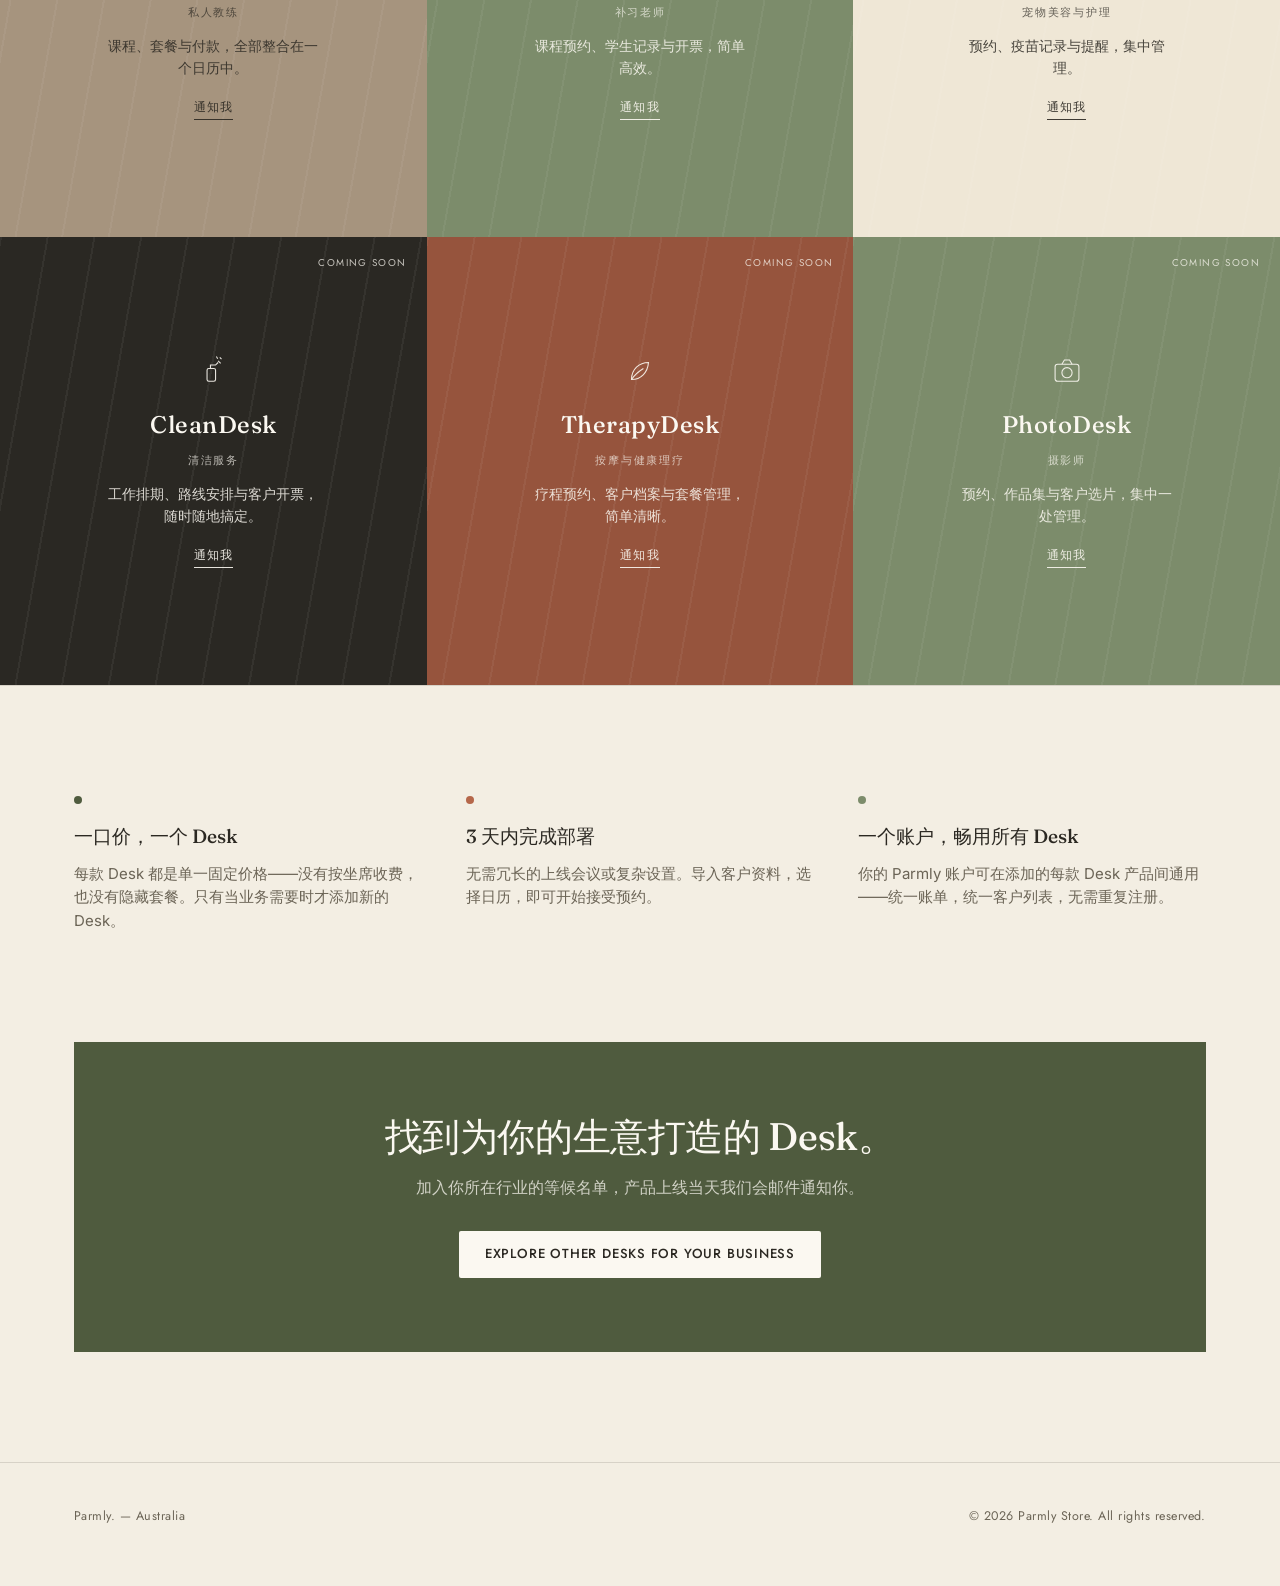
==== commit 5ab2de08: "Add files via upload" ====
--- a/cn/index.html
+++ b/cn/index.html
@@ -1,5 +1,5 @@
 <!DOCTYPE html>
-<html lang="en">
+<html lang="zh-Hans">
 <head>
 <meta charset="UTF-8">
 <meta name="viewport" content="width=device-width, initial-scale=1.0">
@@ -262,22 +262,21 @@
   <div class="nav">
     <div class="logo">Parmly<span class="dot">.</span></div>
     <div class="nav-links">
-      <a href="#directory">Products</a>
-      <a href="#features">Why Parmly</a>
-      <a href="#">Pricing</a>
-    </div>
-    <a href="https://buy.stripe.com/cNi3cv3pO9W9261b0E6c001" class="btn btn-solid">Get started</a>
-  </div>
+      <a href="#directory">产品</a>
+      <a href="#features">为什么选择 Parmly</a>
+      <a href="#">价格</a>
+    </div>
+    </div>
 </header>
 
 <section class="hero">
   <div class="wrap">
-    <span class="eyebrow">You do operation, we do management</span>
-    <h1>Running a service business?<br><em>There's a Desk</em> for that.</h1>
-    <p>One focused booking, client and finance app per industry — nothing bloated, nothing you don't need.</p>
+    <span class="eyebrow">你做运营，我们做管理</span>
+    <h1>经营服务型生意？<br><em>总有一款 Desk</em> 适合你。</h1>
+    <p>每个行业都有一款专属的预约、客户与财务管理应用——没有臃肿功能，只有你需要的。</p>
     <div class="hero-ctas">
-      <a href="https://buy.stripe.com/cNi3cv3pO9W9261b0E6c001" class="btn btn-solid">Get started</a>
-      <a href="#directory" class="btn btn-outline">See all Desks</a>
+      <a href="https://buy.stripe.com/cNi3cv3pO9W9261b0E6c001" class="btn btn-solid">开始使用</a>
+      <a href="#directory" class="btn btn-outline">查看所有 Desk</a>
     </div>
   </div>
 </section>
@@ -285,9 +284,9 @@
 <section class="directory" id="directory">
   <div class="wrap">
     <div class="section-head">
-      <span class="eyebrow">The desk directory</span>
-      <h2>Find the Desk<br>built for you.</h2>
-      <p>Every Desk is built for one type of business — same login, same finance backbone, a workflow shaped for how that trade actually runs.</p>
+      <span class="eyebrow">Desk 目录</span>
+      <h2>找到<br>为你打造的 Desk。</h2>
+      <p>每一款 Desk 都专为一种行业打造——统一登录、统一财务系统，工作流程贴合该行业的实际运作方式。</p>
     </div>
   </div>
 
@@ -299,27 +298,27 @@
     <div class="feat-grid">
       <div class="feat">
         <div class="feat-dot" style="background:var(--moss)"></div>
-        <h3>One price, one Desk</h3>
-        <p>Each Desk has a single flat price — no per-seat fees, no hidden tiers. Add another Desk only when your business needs it.</p>
+        <h3>一口价，一个 Desk</h3>
+        <p>每款 Desk 都是单一固定价格——没有按坐席收费，也没有隐藏套餐。只有当业务需要时才添加新的 Desk。</p>
       </div>
       <div class="feat">
         <div class="feat-dot" style="background:var(--terracotta)"></div>
-        <h3>Set up in 3 days</h3>
-        <p>No lengthy onboarding calls or configuration. Import your clients, pick your calendar, and start taking bookings.</p>
+        <h3>3 天内完成部署</h3>
+        <p>无需冗长的上线会议或复杂设置。导入客户资料，选择日历，即可开始接受预约。</p>
       </div>
       <div class="feat">
         <div class="feat-dot" style="background:var(--sage)"></div>
-        <h3>One account, every Desk</h3>
-        <p>Your Parmly login carries across every Desk product as you add them — one bill, one client list, no re-signup.</p>
+        <h3>一个账户，畅用所有 Desk</h3>
+        <p>你的 Parmly 账户可在添加的每款 Desk 产品间通用——统一账单，统一客户列表，无需重复注册。</p>
       </div>
     </div>
   </div>
 </section>
 
 <div class="cta-band">
-  <h2>Find the Desk built for your business.</h2>
-  <p>Join the list for your industry and we'll email you the day it opens.</p>
-  <a href="https://buy.stripe.com/cNi3cv3pO9W9261b0E6c001" class="btn btn-solid">Get started free</a>
+  <h2>找到为你的生意打造的 Desk。</h2>
+  <p>加入你所在行业的等候名单，产品上线当天我们会邮件通知你。</p>
+  <a href="mailto:account@ollieconsult.com" class="btn btn-solid">Explore other Desks for your business</a>
 </div>
 
 <footer>
@@ -334,7 +333,7 @@
   const icons = {
     lotus: `<svg viewBox="0 0 40 40" fill="none" stroke="currentColor" stroke-width="1.3"><path d="M20 6c0 10-8 12-8 20a8 8 0 0016 0c0-8-8-10-8-20z"/><path d="M8 20c4 0 6 4 6 8M32 20c-4 0-6 4-6 8"/></svg>`,
     polish: `<svg viewBox="0 0 40 40" fill="none" stroke="currentColor" stroke-width="1.3"><rect x="16" y="6" width="8" height="5" rx="1"/><path d="M18 11v4M22 11v4"/><path d="M14 15h12l-2 17.5a2 2 0 01-2 1.8h-4a2 2 0 01-2-1.8L14 15z"/></svg>`,
-    scissors: `<svg viewBox="0 0 40 40" fill="none" stroke="currentColor" stroke-width="1.3"><circle cx="12" cy="12" r="4"/><circle cx="12" cy="28" r="4"/><path d="M15 15l18 18M15 25l18-18"/></svg>`,
+    scissors: `<svg viewBox="0 0 40 40" fill="none" stroke="currentColor" stroke-width="1.3"><path d="M8 16c6 8 18 8 24 0"/><path d="M14 20l-2 5"/><path d="M20 22v6"/><path d="M26 20l2 5"/></svg>`,
     dumbbell: `<svg viewBox="0 0 40 40" fill="none" stroke="currentColor" stroke-width="1.3"><rect x="6" y="15" width="5" height="10" rx="1"/><rect x="29" y="15" width="5" height="10" rx="1"/><path d="M11 20h18"/></svg>`,
     book: `<svg viewBox="0 0 40 40" fill="none" stroke="currentColor" stroke-width="1.3"><path d="M20 12c-3-2-8-3-12-2v20c4-1 9 0 12 2 3-2 8-3 12-2V10c-4-1-9 0-12 2z"/><path d="M20 12v20"/></svg>`,
     paw: `<svg viewBox="0 0 40 40" fill="none" stroke="currentColor" stroke-width="1.3"><circle cx="14" cy="12" r="2.6"/><circle cx="26" cy="12" r="2.6"/><circle cx="9" cy="19" r="2.4"/><circle cx="31" cy="19" r="2.4"/><path d="M20 20c-5 0-9 4-9 8a5 5 0 009 3 5 5 0 009-3c0-4-4-8-9-8z"/></svg>`,
@@ -344,15 +343,15 @@
   };
 
   const desks = [
-    {name:"StudioDesk", vertical:"Yoga · Pilates · Lagree", copy:"Class scheduling, memberships and studio finances together.", cls:"on-dark", icon:"lotus", status:"Live", cta:"Explore StudioDesk", link:"https://studiodesk.store/cn"},
-    {name:"NailDesk", vertical:"Nail salons", copy:"Bookings, clients and finances built for one chair or ten.", cls:"on-light", icon:"polish", status:"Live · Most popular", cta:"Explore NailDesk", link:"https://naildesk.shop/cn"},
-    {name:"BeautyDesk", vertical:"Hair & beauty salons", copy:"Chair bookings, client history and payroll, unified.", cls:"on-terra", icon:"scissors", status:"Coming soon", cta:"Notify me"},
-    {name:"TrainDesk", vertical:"Personal trainers", copy:"Sessions, packages and payments, all in one calendar.", cls:"on-taupe", icon:"dumbbell", status:"Coming soon", cta:"Notify me"},
-    {name:"TutorDesk", vertical:"Tutors", copy:"Lesson bookings, student records and invoicing, simplified.", cls:"on-sage", icon:"book", status:"Coming soon", cta:"Notify me"},
-    {name:"PetDesk", vertical:"Groomers & pet care", copy:"Appointments, vaccination records and reminders in one place.", cls:"on-light2", icon:"paw", status:"Coming soon", cta:"Notify me"},
-    {name:"CleanDesk", vertical:"Cleaning services", copy:"Job scheduling, routes and client invoicing on the go.", cls:"on-charcoal", icon:"spray", status:"Coming soon", cta:"Notify me"},
-    {name:"TherapyDesk", vertical:"Massage & wellness", copy:"Session bookings, intake notes and packages, kept simple.", cls:"on-clay", icon:"leaf", status:"Coming soon", cta:"Notify me"},
-    {name:"PhotoDesk", vertical:"Photographers", copy:"Bookings, galleries and client proofing, all in one place.", cls:"on-sage", icon:"camera", status:"Coming soon", cta:"Notify me"},
+    {name:"StudioDesk", vertical:"瑜伽 · 普拉提 · Lagree", copy:"课程排期、会员管理与工作室财务，一站搞定。", cls:"on-dark", icon:"lotus", status:"已上线", cta:"了解 StudioDesk", link:"https://studiodesk.store"},
+    {name:"NailDesk", vertical:"美甲店", copy:"预约、客户与财务管理，无论一人小店还是多椅沙龙皆适用。", cls:"on-light", icon:"polish", status:"已上线 · 最受欢迎", cta:"了解 NailDesk", link:"https://naildesk.shop"},
+    {name:"BeautyDesk", vertical:"美发美容店", copy:"座位预约、客户记录与薪资管理，统一整合。", cls:"on-terra", icon:"scissors", status:"Coming soon", cta:"通知我"},
+    {name:"TrainDesk", vertical:"私人教练", copy:"课程、套餐与付款，全部整合在一个日历中。", cls:"on-taupe", icon:"dumbbell", status:"Coming soon", cta:"通知我"},
+    {name:"TutorDesk", vertical:"补习老师", copy:"课程预约、学生记录与开票，简单高效。", cls:"on-sage", icon:"book", status:"Coming soon", cta:"通知我"},
+    {name:"PetDesk", vertical:"宠物美容与护理", copy:"预约、疫苗记录与提醒，集中管理。", cls:"on-light2", icon:"paw", status:"Coming soon", cta:"通知我"},
+    {name:"CleanDesk", vertical:"清洁服务", copy:"工作排期、路线安排与客户开票，随时随地搞定。", cls:"on-charcoal", icon:"spray", status:"Coming soon", cta:"通知我"},
+    {name:"TherapyDesk", vertical:"按摩与健康理疗", copy:"疗程预约、客户档案与套餐管理，简单清晰。", cls:"on-clay", icon:"leaf", status:"Coming soon", cta:"通知我"},
+    {name:"PhotoDesk", vertical:"摄影师", copy:"预约、作品集与客户选片，集中一处管理。", cls:"on-sage", icon:"camera", status:"Coming soon", cta:"通知我"},
   ];
 
   const mosaic = document.getElementById('mosaic');
